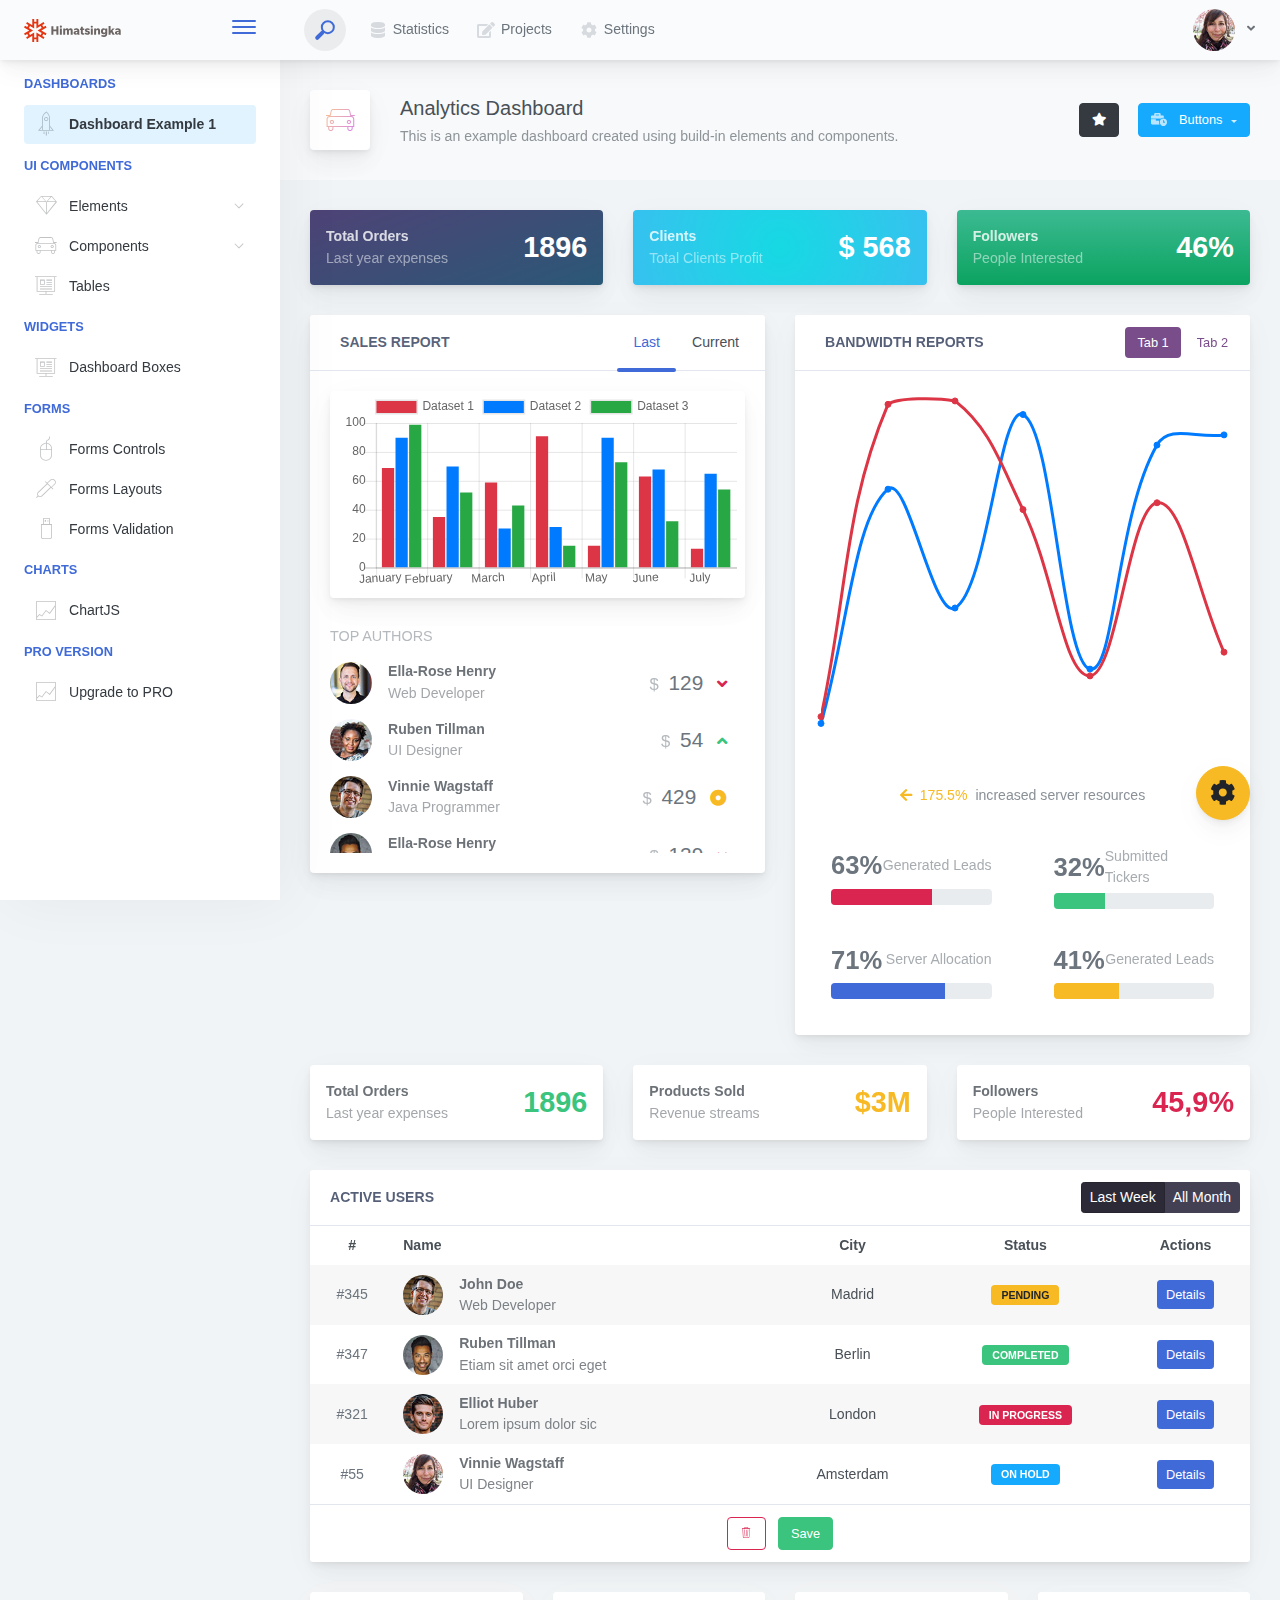
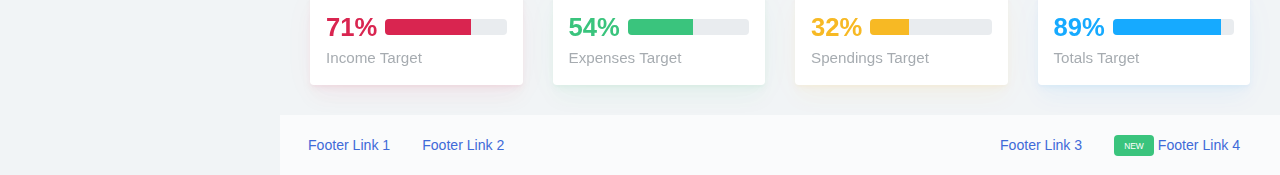
==== ProfileManagementSystem/html/index.html @ 40de9ba1 "html template added" ====
﻿<!doctype html>
<html lang="en">

<head>
    <meta charset="utf-8">
    <meta http-equiv="X-UA-Compatible" content="IE=edge">
    <meta http-equiv="Content-Language" content="en">
    <meta http-equiv="Content-Type" content="text/html; charset=utf-8"/>
    <title>Analytics Dashboard - This is an example dashboard created using build-in elements and components.</title>
    <meta name="viewport" content="width=device-width, initial-scale=1, maximum-scale=1, user-scalable=no, shrink-to-fit=no" />
    <meta name="description" content="This is an example dashboard created using build-in elements and components.">
    <meta name="msapplication-tap-highlight" content="no">
    <!--
    =========================================================
    * ArchitectUI HTML Theme Dashboard - v1.0.0
    =========================================================
    * Product Page: https://dashboardpack.com
    * Copyright 2019 DashboardPack (https://dashboardpack.com)
    * Licensed under MIT (https://github.com/DashboardPack/architectui-html-theme-free/blob/master/LICENSE)
    =========================================================
    * The above copyright notice and this permission notice shall be included in all copies or substantial portions of the Software.
    -->
<link href="./main.css" rel="stylesheet"></head>
<body>
    <div class="app-container app-theme-white body-tabs-shadow fixed-sidebar fixed-header">
        <div class="app-header header-shadow">
            <div class="app-header__logo">
                <div class="logo-src"></div>
                <div class="header__pane ml-auto">
                    <div>
                        <button type="button" class="hamburger close-sidebar-btn hamburger--elastic" data-class="closed-sidebar">
                            <span class="hamburger-box">
                                <span class="hamburger-inner"></span>
                            </span>
                        </button>
                    </div>
                </div>
            </div>
            <div class="app-header__mobile-menu">
                <div>
                    <button type="button" class="hamburger hamburger--elastic mobile-toggle-nav">
                        <span class="hamburger-box">
                            <span class="hamburger-inner"></span>
                        </span>
                    </button>
                </div>
            </div>
            <div class="app-header__menu">
                <span>
                    <button type="button" class="btn-icon btn-icon-only btn btn-primary btn-sm mobile-toggle-header-nav">
                        <span class="btn-icon-wrapper">
                            <i class="fa fa-ellipsis-v fa-w-6"></i>
                        </span>
                    </button>
                </span>
            </div>    <div class="app-header__content">
                <div class="app-header-left">
                    <div class="search-wrapper">
                        <div class="input-holder">
                            <input type="text" class="search-input" placeholder="Type to search">
                            <button class="search-icon"><span></span></button>
                        </div>
                        <button class="close"></button>
                    </div>
                    <ul class="header-menu nav">
                        <li class="nav-item">
                            <a href="javascript:void(0);" class="nav-link">
                                <i class="nav-link-icon fa fa-database"> </i>
                                Statistics
                            </a>
                        </li>
                        <li class="btn-group nav-item">
                            <a href="javascript:void(0);" class="nav-link">
                                <i class="nav-link-icon fa fa-edit"></i>
                                Projects
                            </a>
                        </li>
                        <li class="dropdown nav-item">
                            <a href="javascript:void(0);" class="nav-link">
                                <i class="nav-link-icon fa fa-cog"></i>
                                Settings
                            </a>
                        </li>
                    </ul>        </div>
                <div class="app-header-right">
                    <div class="header-btn-lg pr-0">
                        <div class="widget-content p-0">
                            <div class="widget-content-wrapper">
                                <div class="widget-content-left">
                                    <div class="btn-group">
                                        <a data-toggle="dropdown" aria-haspopup="true" aria-expanded="false" class="p-0 btn">
                                            <img width="42" class="rounded-circle" src="assets/images/avatars/1.jpg" alt="">
                                            <i class="fa fa-angle-down ml-2 opacity-8"></i>
                                        </a>
                                        <div tabindex="-1" role="menu" aria-hidden="true" class="dropdown-menu dropdown-menu-right">
                                            <button type="button" tabindex="0" class="dropdown-item">User Account</button>
                                            <button type="button" tabindex="0" class="dropdown-item">Settings</button>
                                            <h6 tabindex="-1" class="dropdown-header">Header</h6>
                                            <button type="button" tabindex="0" class="dropdown-item">Actions</button>
                                            <div tabindex="-1" class="dropdown-divider"></div>
                                            <button type="button" tabindex="0" class="dropdown-item">Dividers</button>
                                        </div>
                                    </div>
                                </div>
                                <div class="widget-content-left  ml-3 header-user-info">
                                    <div class="widget-heading">
                                        Alina Mclourd
                                    </div>
                                    <div class="widget-subheading">
                                        VP People Manager
                                    </div>
                                </div>
                                <div class="widget-content-right header-user-info ml-3">
                                    <button type="button" class="btn-shadow p-1 btn btn-primary btn-sm show-toastr-example">
                                        <i class="fa text-white fa-calendar pr-1 pl-1"></i>
                                    </button>
                                </div>
                            </div>
                        </div>
                    </div>        </div>
            </div>
        </div>        <div class="ui-theme-settings">
            <button type="button" id="TooltipDemo" class="btn-open-options btn btn-warning">
                <i class="fa fa-cog fa-w-16 fa-spin fa-2x"></i>
            </button>
            <div class="theme-settings__inner">
                <div class="scrollbar-container">
                    <div class="theme-settings__options-wrapper">
                        <h3 class="themeoptions-heading">Layout Options
                        </h3>
                        <div class="p-3">
                            <ul class="list-group">
                                <li class="list-group-item">
                                    <div class="widget-content p-0">
                                        <div class="widget-content-wrapper">
                                            <div class="widget-content-left mr-3">
                                                <div class="switch has-switch switch-container-class" data-class="fixed-header">
                                                    <div class="switch-animate switch-on">
                                                        <input type="checkbox" checked data-toggle="toggle" data-onstyle="success">
                                                    </div>
                                                </div>
                                            </div>
                                            <div class="widget-content-left">
                                                <div class="widget-heading">Fixed Header
                                                </div>
                                                <div class="widget-subheading">Makes the header top fixed, always visible!
                                                </div>
                                            </div>
                                        </div>
                                    </div>
                                </li>
                                <li class="list-group-item">
                                    <div class="widget-content p-0">
                                        <div class="widget-content-wrapper">
                                            <div class="widget-content-left mr-3">
                                                <div class="switch has-switch switch-container-class" data-class="fixed-sidebar">
                                                    <div class="switch-animate switch-on">
                                                        <input type="checkbox" checked data-toggle="toggle" data-onstyle="success">
                                                    </div>
                                                </div>
                                            </div>
                                            <div class="widget-content-left">
                                                <div class="widget-heading">Fixed Sidebar
                                                </div>
                                                <div class="widget-subheading">Makes the sidebar left fixed, always visible!
                                                </div>
                                            </div>
                                        </div>
                                    </div>
                                </li>
                                <li class="list-group-item">
                                    <div class="widget-content p-0">
                                        <div class="widget-content-wrapper">
                                            <div class="widget-content-left mr-3">
                                                <div class="switch has-switch switch-container-class" data-class="fixed-footer">
                                                    <div class="switch-animate switch-off">
                                                        <input type="checkbox" data-toggle="toggle" data-onstyle="success">
                                                    </div>
                                                </div>
                                            </div>
                                            <div class="widget-content-left">
                                                <div class="widget-heading">Fixed Footer
                                                </div>
                                                <div class="widget-subheading">Makes the app footer bottom fixed, always visible!
                                                </div>
                                            </div>
                                        </div>
                                    </div>
                                </li>
                            </ul>
                        </div>
                        <h3 class="themeoptions-heading">
                            <div>
                                Header Options
                            </div>
                            <button type="button" class="btn-pill btn-shadow btn-wide ml-auto btn btn-focus btn-sm switch-header-cs-class" data-class="">
                                Restore Default
                            </button>
                        </h3>
                        <div class="p-3">
                            <ul class="list-group">
                                <li class="list-group-item">
                                    <h5 class="pb-2">Choose Color Scheme
                                    </h5>
                                    <div class="theme-settings-swatches">
                                        <div class="swatch-holder bg-primary switch-header-cs-class" data-class="bg-primary header-text-light">
                                        </div>
                                        <div class="swatch-holder bg-secondary switch-header-cs-class" data-class="bg-secondary header-text-light">
                                        </div>
                                        <div class="swatch-holder bg-success switch-header-cs-class" data-class="bg-success header-text-dark">
                                        </div>
                                        <div class="swatch-holder bg-info switch-header-cs-class" data-class="bg-info header-text-dark">
                                        </div>
                                        <div class="swatch-holder bg-warning switch-header-cs-class" data-class="bg-warning header-text-dark">
                                        </div>
                                        <div class="swatch-holder bg-danger switch-header-cs-class" data-class="bg-danger header-text-light">
                                        </div>
                                        <div class="swatch-holder bg-light switch-header-cs-class" data-class="bg-light header-text-dark">
                                        </div>
                                        <div class="swatch-holder bg-dark switch-header-cs-class" data-class="bg-dark header-text-light">
                                        </div>
                                        <div class="swatch-holder bg-focus switch-header-cs-class" data-class="bg-focus header-text-light">
                                        </div>
                                        <div class="swatch-holder bg-alternate switch-header-cs-class" data-class="bg-alternate header-text-light">
                                        </div>
                                        <div class="divider">
                                        </div>
                                        <div class="swatch-holder bg-vicious-stance switch-header-cs-class" data-class="bg-vicious-stance header-text-light">
                                        </div>
                                        <div class="swatch-holder bg-midnight-bloom switch-header-cs-class" data-class="bg-midnight-bloom header-text-light">
                                        </div>
                                        <div class="swatch-holder bg-night-sky switch-header-cs-class" data-class="bg-night-sky header-text-light">
                                        </div>
                                        <div class="swatch-holder bg-slick-carbon switch-header-cs-class" data-class="bg-slick-carbon header-text-light">
                                        </div>
                                        <div class="swatch-holder bg-asteroid switch-header-cs-class" data-class="bg-asteroid header-text-light">
                                        </div>
                                        <div class="swatch-holder bg-royal switch-header-cs-class" data-class="bg-royal header-text-light">
                                        </div>
                                        <div class="swatch-holder bg-warm-flame switch-header-cs-class" data-class="bg-warm-flame header-text-dark">
                                        </div>
                                        <div class="swatch-holder bg-night-fade switch-header-cs-class" data-class="bg-night-fade header-text-dark">
                                        </div>
                                        <div class="swatch-holder bg-sunny-morning switch-header-cs-class" data-class="bg-sunny-morning header-text-dark">
                                        </div>
                                        <div class="swatch-holder bg-tempting-azure switch-header-cs-class" data-class="bg-tempting-azure header-text-dark">
                                        </div>
                                        <div class="swatch-holder bg-amy-crisp switch-header-cs-class" data-class="bg-amy-crisp header-text-dark">
                                        </div>
                                        <div class="swatch-holder bg-heavy-rain switch-header-cs-class" data-class="bg-heavy-rain header-text-dark">
                                        </div>
                                        <div class="swatch-holder bg-mean-fruit switch-header-cs-class" data-class="bg-mean-fruit header-text-dark">
                                        </div>
                                        <div class="swatch-holder bg-malibu-beach switch-header-cs-class" data-class="bg-malibu-beach header-text-light">
                                        </div>
                                        <div class="swatch-holder bg-deep-blue switch-header-cs-class" data-class="bg-deep-blue header-text-dark">
                                        </div>
                                        <div class="swatch-holder bg-ripe-malin switch-header-cs-class" data-class="bg-ripe-malin header-text-light">
                                        </div>
                                        <div class="swatch-holder bg-arielle-smile switch-header-cs-class" data-class="bg-arielle-smile header-text-light">
                                        </div>
                                        <div class="swatch-holder bg-plum-plate switch-header-cs-class" data-class="bg-plum-plate header-text-light">
                                        </div>
                                        <div class="swatch-holder bg-happy-fisher switch-header-cs-class" data-class="bg-happy-fisher header-text-dark">
                                        </div>
                                        <div class="swatch-holder bg-happy-itmeo switch-header-cs-class" data-class="bg-happy-itmeo header-text-light">
                                        </div>
                                        <div class="swatch-holder bg-mixed-hopes switch-header-cs-class" data-class="bg-mixed-hopes header-text-light">
                                        </div>
                                        <div class="swatch-holder bg-strong-bliss switch-header-cs-class" data-class="bg-strong-bliss header-text-light">
                                        </div>
                                        <div class="swatch-holder bg-grow-early switch-header-cs-class" data-class="bg-grow-early header-text-light">
                                        </div>
                                        <div class="swatch-holder bg-love-kiss switch-header-cs-class" data-class="bg-love-kiss header-text-light">
                                        </div>
                                        <div class="swatch-holder bg-premium-dark switch-header-cs-class" data-class="bg-premium-dark header-text-light">
                                        </div>
                                        <div class="swatch-holder bg-happy-green switch-header-cs-class" data-class="bg-happy-green header-text-light">
                                        </div>
                                    </div>
                                </li>
                            </ul>
                        </div>
                        <h3 class="themeoptions-heading">
                            <div>Sidebar Options</div>
                            <button type="button" class="btn-pill btn-shadow btn-wide ml-auto btn btn-focus btn-sm switch-sidebar-cs-class" data-class="">
                                Restore Default
                            </button>
                        </h3>
                        <div class="p-3">
                            <ul class="list-group">
                                <li class="list-group-item">
                                    <h5 class="pb-2">Choose Color Scheme
                                    </h5>
                                    <div class="theme-settings-swatches">
                                        <div class="swatch-holder bg-primary switch-sidebar-cs-class" data-class="bg-primary sidebar-text-light">
                                        </div>
                                        <div class="swatch-holder bg-secondary switch-sidebar-cs-class" data-class="bg-secondary sidebar-text-light">
                                        </div>
                                        <div class="swatch-holder bg-success switch-sidebar-cs-class" data-class="bg-success sidebar-text-dark">
                                        </div>
                                        <div class="swatch-holder bg-info switch-sidebar-cs-class" data-class="bg-info sidebar-text-dark">
                                        </div>
                                        <div class="swatch-holder bg-warning switch-sidebar-cs-class" data-class="bg-warning sidebar-text-dark">
                                        </div>
                                        <div class="swatch-holder bg-danger switch-sidebar-cs-class" data-class="bg-danger sidebar-text-light">
                                        </div>
                                        <div class="swatch-holder bg-light switch-sidebar-cs-class" data-class="bg-light sidebar-text-dark">
                                        </div>
                                        <div class="swatch-holder bg-dark switch-sidebar-cs-class" data-class="bg-dark sidebar-text-light">
                                        </div>
                                        <div class="swatch-holder bg-focus switch-sidebar-cs-class" data-class="bg-focus sidebar-text-light">
                                        </div>
                                        <div class="swatch-holder bg-alternate switch-sidebar-cs-class" data-class="bg-alternate sidebar-text-light">
                                        </div>
                                        <div class="divider">
                                        </div>
                                        <div class="swatch-holder bg-vicious-stance switch-sidebar-cs-class" data-class="bg-vicious-stance sidebar-text-light">
                                        </div>
                                        <div class="swatch-holder bg-midnight-bloom switch-sidebar-cs-class" data-class="bg-midnight-bloom sidebar-text-light">
                                        </div>
                                        <div class="swatch-holder bg-night-sky switch-sidebar-cs-class" data-class="bg-night-sky sidebar-text-light">
                                        </div>
                                        <div class="swatch-holder bg-slick-carbon switch-sidebar-cs-class" data-class="bg-slick-carbon sidebar-text-light">
                                        </div>
                                        <div class="swatch-holder bg-asteroid switch-sidebar-cs-class" data-class="bg-asteroid sidebar-text-light">
                                        </div>
                                        <div class="swatch-holder bg-royal switch-sidebar-cs-class" data-class="bg-royal sidebar-text-light">
                                        </div>
                                        <div class="swatch-holder bg-warm-flame switch-sidebar-cs-class" data-class="bg-warm-flame sidebar-text-dark">
                                        </div>
                                        <div class="swatch-holder bg-night-fade switch-sidebar-cs-class" data-class="bg-night-fade sidebar-text-dark">
                                        </div>
                                        <div class="swatch-holder bg-sunny-morning switch-sidebar-cs-class" data-class="bg-sunny-morning sidebar-text-dark">
                                        </div>
                                        <div class="swatch-holder bg-tempting-azure switch-sidebar-cs-class" data-class="bg-tempting-azure sidebar-text-dark">
                                        </div>
                                        <div class="swatch-holder bg-amy-crisp switch-sidebar-cs-class" data-class="bg-amy-crisp sidebar-text-dark">
                                        </div>
                                        <div class="swatch-holder bg-heavy-rain switch-sidebar-cs-class" data-class="bg-heavy-rain sidebar-text-dark">
                                        </div>
                                        <div class="swatch-holder bg-mean-fruit switch-sidebar-cs-class" data-class="bg-mean-fruit sidebar-text-dark">
                                        </div>
                                        <div class="swatch-holder bg-malibu-beach switch-sidebar-cs-class" data-class="bg-malibu-beach sidebar-text-light">
                                        </div>
                                        <div class="swatch-holder bg-deep-blue switch-sidebar-cs-class" data-class="bg-deep-blue sidebar-text-dark">
                                        </div>
                                        <div class="swatch-holder bg-ripe-malin switch-sidebar-cs-class" data-class="bg-ripe-malin sidebar-text-light">
                                        </div>
                                        <div class="swatch-holder bg-arielle-smile switch-sidebar-cs-class" data-class="bg-arielle-smile sidebar-text-light">
                                        </div>
                                        <div class="swatch-holder bg-plum-plate switch-sidebar-cs-class" data-class="bg-plum-plate sidebar-text-light">
                                        </div>
                                        <div class="swatch-holder bg-happy-fisher switch-sidebar-cs-class" data-class="bg-happy-fisher sidebar-text-dark">
                                        </div>
                                        <div class="swatch-holder bg-happy-itmeo switch-sidebar-cs-class" data-class="bg-happy-itmeo sidebar-text-light">
                                        </div>
                                        <div class="swatch-holder bg-mixed-hopes switch-sidebar-cs-class" data-class="bg-mixed-hopes sidebar-text-light">
                                        </div>
                                        <div class="swatch-holder bg-strong-bliss switch-sidebar-cs-class" data-class="bg-strong-bliss sidebar-text-light">
                                        </div>
                                        <div class="swatch-holder bg-grow-early switch-sidebar-cs-class" data-class="bg-grow-early sidebar-text-light">
                                        </div>
                                        <div class="swatch-holder bg-love-kiss switch-sidebar-cs-class" data-class="bg-love-kiss sidebar-text-light">
                                        </div>
                                        <div class="swatch-holder bg-premium-dark switch-sidebar-cs-class" data-class="bg-premium-dark sidebar-text-light">
                                        </div>
                                        <div class="swatch-holder bg-happy-green switch-sidebar-cs-class" data-class="bg-happy-green sidebar-text-light">
                                        </div>
                                    </div>
                                </li>
                            </ul>
                        </div>
                        <h3 class="themeoptions-heading">
                            <div>Main Content Options</div>
                            <button type="button" class="btn-pill btn-shadow btn-wide ml-auto active btn btn-focus btn-sm">Restore Default
                            </button>
                        </h3>
                        <div class="p-3">
                            <ul class="list-group">
                                <li class="list-group-item">
                                    <h5 class="pb-2">Page Section Tabs
                                    </h5>
                                    <div class="theme-settings-swatches">
                                        <div role="group" class="mt-2 btn-group">
                                            <button type="button" class="btn-wide btn-shadow btn-primary btn btn-secondary switch-theme-class" data-class="body-tabs-line">
                                                Line
                                            </button>
                                            <button type="button" class="btn-wide btn-shadow btn-primary active btn btn-secondary switch-theme-class" data-class="body-tabs-shadow">
                                                Shadow
                                            </button>
                                        </div>
                                    </div>
                                </li>
                            </ul>
                        </div>
                    </div>
                </div>
            </div>
        </div>        <div class="app-main">
                <div class="app-sidebar sidebar-shadow">
                    <div class="app-header__logo">
                        <div class="logo-src"></div>
                        <div class="header__pane ml-auto">
                            <div>
                                <button type="button" class="hamburger close-sidebar-btn hamburger--elastic" data-class="closed-sidebar">
                                    <span class="hamburger-box">
                                        <span class="hamburger-inner"></span>
                                    </span>
                                </button>
                            </div>
                        </div>
                    </div>
                    <div class="app-header__mobile-menu">
                        <div>
                            <button type="button" class="hamburger hamburger--elastic mobile-toggle-nav">
                                <span class="hamburger-box">
                                    <span class="hamburger-inner"></span>
                                </span>
                            </button>
                        </div>
                    </div>
                    <div class="app-header__menu">
                        <span>
                            <button type="button" class="btn-icon btn-icon-only btn btn-primary btn-sm mobile-toggle-header-nav">
                                <span class="btn-icon-wrapper">
                                    <i class="fa fa-ellipsis-v fa-w-6"></i>
                                </span>
                            </button>
                        </span>
                    </div>    <div class="scrollbar-sidebar">
                        <div class="app-sidebar__inner">
                            <ul class="vertical-nav-menu">
                                <li class="app-sidebar__heading">Dashboards</li>
                                <li>
                                    <a href="index.html" class="mm-active">
                                        <i class="metismenu-icon pe-7s-rocket"></i>
                                        Dashboard Example 1
                                    </a>
                                </li>
                                <li class="app-sidebar__heading">UI Components</li>
                                <li
                                    
                                    
                                    
                                    
                                    
                                    
                                    
                                    
                                >
                                    <a href="#">
                                        <i class="metismenu-icon pe-7s-diamond"></i>
                                        Elements
                                        <i class="metismenu-state-icon pe-7s-angle-down caret-left"></i>
                                    </a>
                                    <ul
                                        
                                        
                                        
                                        
                                        
                                        
                                        
                                        
                                    >
                                        <li>
                                            <a href="elements-buttons-standard.html">
                                                <i class="metismenu-icon"></i>
                                                Buttons
                                            </a>
                                        </li>
                                        <li>
                                            <a href="elements-dropdowns.html">
                                                <i class="metismenu-icon">
                                                </i>Dropdowns
                                            </a>
                                        </li>
                                        <li>
                                            <a href="elements-icons.html">
                                                <i class="metismenu-icon">
                                                </i>Icons
                                            </a>
                                        </li>
                                        <li>
                                            <a href="elements-badges-labels.html">
                                                <i class="metismenu-icon">
                                                </i>Badges
                                            </a>
                                        </li>
                                        <li>
                                            <a href="elements-cards.html">
                                                <i class="metismenu-icon">
                                                </i>Cards
                                            </a>
                                        </li>
                                        <li>
                                            <a href="elements-list-group.html">
                                                <i class="metismenu-icon">
                                                </i>List Groups
                                            </a>
                                        </li>
                                        <li>
                                            <a href="elements-navigation.html">
                                                <i class="metismenu-icon">
                                                </i>Navigation Menus
                                            </a>
                                        </li>
                                        <li>
                                            <a href="elements-utilities.html">
                                                <i class="metismenu-icon">
                                                </i>Utilities
                                            </a>
                                        </li>
                                    </ul>
                                </li>
                                <li
                                    
                                    
                                    
                                    
                                    
                                    
                                    
                                    
                                    
                                    
                                    
                                >
                                    <a href="#">
                                        <i class="metismenu-icon pe-7s-car"></i>
                                        Components
                                        <i class="metismenu-state-icon pe-7s-angle-down caret-left"></i>
                                    </a>
                                    <ul
                                        
                                        
                                        
                                        
                                        
                                        
                                        
                                        
                                        
                                        
                                        
                                    >
                                        <li>
                                            <a href="components-tabs.html">
                                                <i class="metismenu-icon">
                                                </i>Tabs
                                            </a>
                                        </li>
                                        <li>
                                            <a href="components-accordions.html">
                                                <i class="metismenu-icon">
                                                </i>Accordions
                                            </a>
                                        </li>
                                        <li>
                                            <a href="components-notifications.html">
                                                <i class="metismenu-icon">
                                                </i>Notifications
                                            </a>
                                        </li>
                                        <li>
                                            <a href="components-modals.html">
                                                <i class="metismenu-icon">
                                                </i>Modals
                                            </a>
                                        </li>
                                        <li>
                                            <a href="components-progress-bar.html">
                                                <i class="metismenu-icon">
                                                </i>Progress Bar
                                            </a>
                                        </li>
                                        <li>
                                            <a href="components-tooltips-popovers.html">
                                                <i class="metismenu-icon">
                                                </i>Tooltips &amp; Popovers
                                            </a>
                                        </li>
                                        <li>
                                            <a href="components-carousel.html">
                                                <i class="metismenu-icon">
                                                </i>Carousel
                                            </a>
                                        </li>
                                        <li>
                                            <a href="components-calendar.html">
                                                <i class="metismenu-icon">
                                                </i>Calendar
                                            </a>
                                        </li>
                                        <li>
                                            <a href="components-pagination.html">
                                                <i class="metismenu-icon">
                                                </i>Pagination
                                            </a>
                                        </li>
                                        <li>
                                            <a href="components-scrollable-elements.html">
                                                <i class="metismenu-icon">
                                                </i>Scrollable
                                            </a>
                                        </li>
                                        <li>
                                            <a href="components-maps.html">
                                                <i class="metismenu-icon">
                                                </i>Maps
                                            </a>
                                        </li>
                                    </ul>
                                </li>
                                <li  >
                                    <a href="tables-regular.html">
                                        <i class="metismenu-icon pe-7s-display2"></i>
                                        Tables
                                    </a>
                                </li>
                                <li class="app-sidebar__heading">Widgets</li>
                                <li>
                                    <a href="dashboard-boxes.html">
                                        <i class="metismenu-icon pe-7s-display2"></i>
                                        Dashboard Boxes
                                    </a>
                                </li>
                                <li class="app-sidebar__heading">Forms</li>
                                <li>
                                    <a href="forms-controls.html">
                                        <i class="metismenu-icon pe-7s-mouse">
                                        </i>Forms Controls
                                    </a>
                                </li>
                                <li>
                                    <a href="forms-layouts.html">
                                        <i class="metismenu-icon pe-7s-eyedropper">
                                        </i>Forms Layouts
                                    </a>
                                </li>
                                <li>
                                    <a href="forms-validation.html">
                                        <i class="metismenu-icon pe-7s-pendrive">
                                        </i>Forms Validation
                                    </a>
                                </li>
                                <li class="app-sidebar__heading">Charts</li>
                                <li>
                                    <a href="charts-chartjs.html">
                                        <i class="metismenu-icon pe-7s-graph2">
                                        </i>ChartJS
                                    </a>
                                </li>
                                <li class="app-sidebar__heading">PRO Version</li>
                                <li>
                                    <a href="https://dashboardpack.com/theme-details/architectui-dashboard-html-pro/" target="_blank">
                                        <i class="metismenu-icon pe-7s-graph2">
                                        </i>
                                        Upgrade to PRO
                                    </a>
                                </li>
                            </ul>
                        </div>
                    </div>
                </div>    <div class="app-main__outer">
                    <div class="app-main__inner">
                        <div class="app-page-title">
                            <div class="page-title-wrapper">
                                <div class="page-title-heading">
                                    <div class="page-title-icon">
                                        <i class="pe-7s-car icon-gradient bg-mean-fruit">
                                        </i>
                                    </div>
                                    <div>Analytics Dashboard
                                        <div class="page-title-subheading">This is an example dashboard created using build-in elements and components.
                                        </div>
                                    </div>
                                </div>
                                <div class="page-title-actions">
                                    <button type="button" data-toggle="tooltip" title="Example Tooltip" data-placement="bottom" class="btn-shadow mr-3 btn btn-dark">
                                        <i class="fa fa-star"></i>
                                    </button>
                                    <div class="d-inline-block dropdown">
                                        <button type="button" data-toggle="dropdown" aria-haspopup="true" aria-expanded="false" class="btn-shadow dropdown-toggle btn btn-info">
                                            <span class="btn-icon-wrapper pr-2 opacity-7">
                                                <i class="fa fa-business-time fa-w-20"></i>
                                            </span>
                                            Buttons
                                        </button>
                                        <div tabindex="-1" role="menu" aria-hidden="true" class="dropdown-menu dropdown-menu-right">
                                            <ul class="nav flex-column">
                                                <li class="nav-item">
                                                    <a href="javascript:void(0);" class="nav-link">
                                                        <i class="nav-link-icon lnr-inbox"></i>
                                                        <span>
                                                            Inbox
                                                        </span>
                                                        <div class="ml-auto badge badge-pill badge-secondary">86</div>
                                                    </a>
                                                </li>
                                                <li class="nav-item">
                                                    <a href="javascript:void(0);" class="nav-link">
                                                        <i class="nav-link-icon lnr-book"></i>
                                                        <span>
                                                            Book
                                                        </span>
                                                        <div class="ml-auto badge badge-pill badge-danger">5</div>
                                                    </a>
                                                </li>
                                                <li class="nav-item">
                                                    <a href="javascript:void(0);" class="nav-link">
                                                        <i class="nav-link-icon lnr-picture"></i>
                                                        <span>
                                                            Picture
                                                        </span>
                                                    </a>
                                                </li>
                                                <li class="nav-item">
                                                    <a disabled href="javascript:void(0);" class="nav-link disabled">
                                                        <i class="nav-link-icon lnr-file-empty"></i>
                                                        <span>
                                                            File Disabled
                                                        </span>
                                                    </a>
                                                </li>
                                            </ul>
                                        </div>
                                    </div>
                                </div>    </div>
                        </div>            <div class="row">
                            <div class="col-md-6 col-xl-4">
                                <div class="card mb-3 widget-content bg-midnight-bloom">
                                    <div class="widget-content-wrapper text-white">
                                        <div class="widget-content-left">
                                            <div class="widget-heading">Total Orders</div>
                                            <div class="widget-subheading">Last year expenses</div>
                                        </div>
                                        <div class="widget-content-right">
                                            <div class="widget-numbers text-white"><span>1896</span></div>
                                        </div>
                                    </div>
                                </div>
                            </div>
                            <div class="col-md-6 col-xl-4">
                                <div class="card mb-3 widget-content bg-arielle-smile">
                                    <div class="widget-content-wrapper text-white">
                                        <div class="widget-content-left">
                                            <div class="widget-heading">Clients</div>
                                            <div class="widget-subheading">Total Clients Profit</div>
                                        </div>
                                        <div class="widget-content-right">
                                            <div class="widget-numbers text-white"><span>$ 568</span></div>
                                        </div>
                                    </div>
                                </div>
                            </div>
                            <div class="col-md-6 col-xl-4">
                                <div class="card mb-3 widget-content bg-grow-early">
                                    <div class="widget-content-wrapper text-white">
                                        <div class="widget-content-left">
                                            <div class="widget-heading">Followers</div>
                                            <div class="widget-subheading">People Interested</div>
                                        </div>
                                        <div class="widget-content-right">
                                            <div class="widget-numbers text-white"><span>46%</span></div>
                                        </div>
                                    </div>
                                </div>
                            </div>
                            <div class="d-xl-none d-lg-block col-md-6 col-xl-4">
                                <div class="card mb-3 widget-content bg-premium-dark">
                                    <div class="widget-content-wrapper text-white">
                                        <div class="widget-content-left">
                                            <div class="widget-heading">Products Sold</div>
                                            <div class="widget-subheading">Revenue streams</div>
                                        </div>
                                        <div class="widget-content-right">
                                            <div class="widget-numbers text-warning"><span>$14M</span></div>
                                        </div>
                                    </div>
                                </div>
                            </div>
                        </div>
                        <div class="row">
                            <div class="col-md-12 col-lg-6">
                                <div class="mb-3 card">
                                    <div class="card-header-tab card-header-tab-animation card-header">
                                        <div class="card-header-title">
                                            <i class="header-icon lnr-apartment icon-gradient bg-love-kiss"> </i>
                                            Sales Report
                                        </div>
                                        <ul class="nav">
                                            <li class="nav-item"><a href="javascript:void(0);" class="active nav-link">Last</a></li>
                                            <li class="nav-item"><a href="javascript:void(0);" class="nav-link second-tab-toggle">Current</a></li>
                                        </ul>
                                    </div>
                                    <div class="card-body">
                                        <div class="tab-content">
                                            <div class="tab-pane fade show active" id="tabs-eg-77">
                                                <div class="card mb-3 widget-chart widget-chart2 text-left w-100">
                                                    <div class="widget-chat-wrapper-outer">
                                                        <div class="widget-chart-wrapper widget-chart-wrapper-lg opacity-10 m-0">
                                                            <canvas id="canvas"></canvas>
                                                        </div>
                                                    </div>
                                                </div>
                                                <h6 class="text-muted text-uppercase font-size-md opacity-5 font-weight-normal">Top Authors</h6>
                                                <div class="scroll-area-sm">
                                                    <div class="scrollbar-container">
                                                        <ul class="rm-list-borders rm-list-borders-scroll list-group list-group-flush">
                                                            <li class="list-group-item">
                                                                <div class="widget-content p-0">
                                                                    <div class="widget-content-wrapper">
                                                                        <div class="widget-content-left mr-3">
                                                                            <img width="42" class="rounded-circle" src="assets/images/avatars/9.jpg" alt="">
                                                                        </div>
                                                                        <div class="widget-content-left">
                                                                            <div class="widget-heading">Ella-Rose Henry</div>
                                                                            <div class="widget-subheading">Web Developer</div>
                                                                        </div>
                                                                        <div class="widget-content-right">
                                                                            <div class="font-size-xlg text-muted">
                                                                                <small class="opacity-5 pr-1">$</small>
                                                                                <span>129</span>
                                                                                <small class="text-danger pl-2">
                                                                                    <i class="fa fa-angle-down"></i>
                                                                                </small>
                                                                            </div>
                                                                        </div>
                                                                    </div>
                                                                </div>
                                                            </li>
                                                            <li class="list-group-item">
                                                                <div class="widget-content p-0">
                                                                    <div class="widget-content-wrapper">
                                                                        <div class="widget-content-left mr-3">
                                                                            <img width="42" class="rounded-circle" src="assets/images/avatars/5.jpg" alt="">
                                                                        </div>
                                                                        <div class="widget-content-left">
                                                                            <div class="widget-heading">Ruben Tillman</div>
                                                                            <div class="widget-subheading">UI Designer</div>
                                                                        </div>
                                                                        <div class="widget-content-right">
                                                                            <div class="font-size-xlg text-muted">
                                                                                <small class="opacity-5 pr-1">$</small>
                                                                                <span>54</span>
                                                                                <small class="text-success pl-2">
                                                                                    <i class="fa fa-angle-up"></i>
                                                                                </small>
                                                                            </div>
                                                                        </div>
                                                                    </div>
                                                                </div>
                                                            </li>
                                                            <li class="list-group-item">
                                                                <div class="widget-content p-0">
                                                                    <div class="widget-content-wrapper">
                                                                        <div class="widget-content-left mr-3">
                                                                            <img width="42" class="rounded-circle" src="assets/images/avatars/4.jpg" alt="">
                                                                        </div>
                                                                        <div class="widget-content-left">
                                                                            <div class="widget-heading">Vinnie Wagstaff</div>
                                                                            <div class="widget-subheading">Java Programmer</div>
                                                                        </div>
                                                                        <div class="widget-content-right">
                                                                            <div class="font-size-xlg text-muted">
                                                                                <small class="opacity-5 pr-1">$</small>
                                                                                <span>429</span>
                                                                                <small class="text-warning pl-2">
                                                                                    <i class="fa fa-dot-circle"></i>
                                                                                </small>
                                                                            </div>
                                                                        </div>
                                                                    </div>
                                                                </div>
                                                            </li>
                                                            <li class="list-group-item">
                                                                <div class="widget-content p-0">
                                                                    <div class="widget-content-wrapper">
                                                                        <div class="widget-content-left mr-3">
                                                                            <img width="42" class="rounded-circle" src="assets/images/avatars/3.jpg" alt="">
                                                                        </div>
                                                                        <div class="widget-content-left">
                                                                            <div class="widget-heading">Ella-Rose Henry</div>
                                                                            <div class="widget-subheading">Web Developer</div>
                                                                        </div>
                                                                        <div class="widget-content-right">
                                                                            <div class="font-size-xlg text-muted">
                                                                                <small class="opacity-5 pr-1">$</small>
                                                                                <span>129</span>
                                                                                <small class="text-danger pl-2">
                                                                                    <i class="fa fa-angle-down"></i>
                                                                                </small>
                                                                            </div>
                                                                        </div>
                                                                    </div>
                                                                </div>
                                                            </li>
                                                            <li class="list-group-item">
                                                                <div class="widget-content p-0">
                                                                    <div class="widget-content-wrapper">
                                                                        <div class="widget-content-left mr-3">
                                                                            <img width="42" class="rounded-circle" src="assets/images/avatars/2.jpg" alt="">
                                                                        </div>
                                                                        <div class="widget-content-left">
                                                                            <div class="widget-heading">Ruben Tillman</div>
                                                                            <div class="widget-subheading">UI Designer</div>
                                                                        </div>
                                                                        <div class="widget-content-right">
                                                                            <div class="font-size-xlg text-muted">
                                                                                <small class="opacity-5 pr-1">$</small>
                                                                                <span>54</span>
                                                                                <small class="text-success pl-2">
                                                                                    <i class="fa fa-angle-up"></i>
                                                                                </small>
                                                                            </div>
                                                                        </div>
                                                                    </div>
                                                                </div>
                                                            </li>
                                                        </ul>
                                                    </div>
                                                </div>
                                            </div>
                                        </div>
                                    </div>
                                </div>
                            </div>
                            <div class="col-md-12 col-lg-6">
                                <div class="mb-3 card">
                                    <div class="card-header-tab card-header">
                                        <div class="card-header-title">
                                            <i class="header-icon lnr-rocket icon-gradient bg-tempting-azure"> </i>
                                            Bandwidth Reports
                                        </div>
                                        <div class="btn-actions-pane-right">
                                            <div class="nav">
                                                <a href="javascript:void(0);" class="border-0 btn-pill btn-wide btn-transition active btn btn-outline-alternate">Tab 1</a>
                                                <a href="javascript:void(0);" class="ml-1 btn-pill btn-wide border-0 btn-transition  btn btn-outline-alternate second-tab-toggle-alt">Tab 2</a>
                                            </div>
                                        </div>
                                    </div>
                                    <div class="tab-content">
                                        <div class="tab-pane fade active show" id="tab-eg-55">
                                            <div class="widget-chart p-3">
                                                <div style="height: 350px">
                                                    <canvas id="line-chart"></canvas>
                                                </div>
                                                <div class="widget-chart-content text-center mt-5">
                                                    <div class="widget-description mt-0 text-warning">
                                                        <i class="fa fa-arrow-left"></i>
                                                        <span class="pl-1">175.5%</span>
                                                        <span class="text-muted opacity-8 pl-1">increased server resources</span>
                                                    </div>
                                                </div>
                                            </div>
                                            <div class="pt-2 card-body">
                                                <div class="row">
                                                    <div class="col-md-6">
                                                        <div class="widget-content">
                                                            <div class="widget-content-outer">
                                                                <div class="widget-content-wrapper">
                                                                    <div class="widget-content-left">
                                                                        <div class="widget-numbers fsize-3 text-muted">63%</div>
                                                                    </div>
                                                                    <div class="widget-content-right">
                                                                        <div class="text-muted opacity-6">Generated Leads</div>
                                                                    </div>
                                                                </div>
                                                                <div class="widget-progress-wrapper mt-1">
                                                                    <div class="progress-bar-sm progress-bar-animated-alt progress">
                                                                        <div class="progress-bar bg-danger" role="progressbar" aria-valuenow="63" aria-valuemin="0" aria-valuemax="100" style="width: 63%;"></div>
                                                                    </div>
                                                                </div>
                                                            </div>
                                                        </div>
                                                    </div>
                                                    <div class="col-md-6">
                                                        <div class="widget-content">
                                                            <div class="widget-content-outer">
                                                                <div class="widget-content-wrapper">
                                                                    <div class="widget-content-left">
                                                                        <div class="widget-numbers fsize-3 text-muted">32%</div>
                                                                    </div>
                                                                    <div class="widget-content-right">
                                                                        <div class="text-muted opacity-6">Submitted Tickers</div>
                                                                    </div>
                                                                </div>
                                                                <div class="widget-progress-wrapper mt-1">
                                                                    <div class="progress-bar-sm progress-bar-animated-alt progress">
                                                                        <div class="progress-bar bg-success" role="progressbar" aria-valuenow="32" aria-valuemin="0" aria-valuemax="100" style="width: 32%;"></div>
                                                                    </div>
                                                                </div>
                                                            </div>
                                                        </div>
                                                    </div>
                                                    <div class="col-md-6">
                                                        <div class="widget-content">
                                                            <div class="widget-content-outer">
                                                                <div class="widget-content-wrapper">
                                                                    <div class="widget-content-left">
                                                                        <div class="widget-numbers fsize-3 text-muted">71%</div>
                                                                    </div>
                                                                    <div class="widget-content-right">
                                                                        <div class="text-muted opacity-6">Server Allocation</div>
                                                                    </div>
                                                                </div>
                                                                <div class="widget-progress-wrapper mt-1">
                                                                    <div class="progress-bar-sm progress-bar-animated-alt progress">
                                                                        <div class="progress-bar bg-primary" role="progressbar" aria-valuenow="71" aria-valuemin="0" aria-valuemax="100" style="width: 71%;"></div>
                                                                    </div>
                                                                </div>
                                                            </div>
                                                        </div>
                                                    </div>
                                                    <div class="col-md-6">
                                                        <div class="widget-content">
                                                            <div class="widget-content-outer">
                                                                <div class="widget-content-wrapper">
                                                                    <div class="widget-content-left">
                                                                        <div class="widget-numbers fsize-3 text-muted">41%</div>
                                                                    </div>
                                                                    <div class="widget-content-right">
                                                                        <div class="text-muted opacity-6">Generated Leads</div>
                                                                    </div>
                                                                </div>
                                                                <div class="widget-progress-wrapper mt-1">
                                                                    <div class="progress-bar-sm progress-bar-animated-alt progress">
                                                                        <div class="progress-bar bg-warning" role="progressbar" aria-valuenow="41" aria-valuemin="0" aria-valuemax="100" style="width: 41%;"></div>
                                                                    </div>
                                                                </div>
                                                            </div>
                                                        </div>
                                                    </div>
                                                </div>
                                            </div>
                                        </div>
                                    </div>
                                </div>
                            </div>
                        </div>
                        <div class="row">
                            <div class="col-md-6 col-xl-4">
                                <div class="card mb-3 widget-content">
                                    <div class="widget-content-outer">
                                        <div class="widget-content-wrapper">
                                            <div class="widget-content-left">
                                                <div class="widget-heading">Total Orders</div>
                                                <div class="widget-subheading">Last year expenses</div>
                                            </div>
                                            <div class="widget-content-right">
                                                <div class="widget-numbers text-success">1896</div>
                                            </div>
                                        </div>
                                    </div>
                                </div>
                            </div>
                            <div class="col-md-6 col-xl-4">
                                <div class="card mb-3 widget-content">
                                    <div class="widget-content-outer">
                                        <div class="widget-content-wrapper">
                                            <div class="widget-content-left">
                                                <div class="widget-heading">Products Sold</div>
                                                <div class="widget-subheading">Revenue streams</div>
                                            </div>
                                            <div class="widget-content-right">
                                                <div class="widget-numbers text-warning">$3M</div>
                                            </div>
                                        </div>
                                    </div>
                                </div>
                            </div>
                            <div class="col-md-6 col-xl-4">
                                <div class="card mb-3 widget-content">
                                    <div class="widget-content-outer">
                                        <div class="widget-content-wrapper">
                                            <div class="widget-content-left">
                                                <div class="widget-heading">Followers</div>
                                                <div class="widget-subheading">People Interested</div>
                                            </div>
                                            <div class="widget-content-right">
                                                <div class="widget-numbers text-danger">45,9%</div>
                                            </div>
                                        </div>
                                    </div>
                                </div>
                            </div>
                            <div class="d-xl-none d-lg-block col-md-6 col-xl-4">
                                <div class="card mb-3 widget-content">
                                    <div class="widget-content-outer">
                                        <div class="widget-content-wrapper">
                                            <div class="widget-content-left">
                                                <div class="widget-heading">Income</div>
                                                <div class="widget-subheading">Expected totals</div>
                                            </div>
                                            <div class="widget-content-right">
                                                <div class="widget-numbers text-focus">$147</div>
                                            </div>
                                        </div>
                                        <div class="widget-progress-wrapper">
                                            <div class="progress-bar-sm progress-bar-animated-alt progress">
                                                <div class="progress-bar bg-info" role="progressbar" aria-valuenow="54" aria-valuemin="0" aria-valuemax="100" style="width: 54%;"></div>
                                            </div>
                                            <div class="progress-sub-label">
                                                <div class="sub-label-left">Expenses</div>
                                                <div class="sub-label-right">100%</div>
                                            </div>
                                        </div>
                                    </div>
                                </div>
                            </div>
                        </div>
                        <div class="row">
                            <div class="col-md-12">
                                <div class="main-card mb-3 card">
                                    <div class="card-header">Active Users
                                        <div class="btn-actions-pane-right">
                                            <div role="group" class="btn-group-sm btn-group">
                                                <button class="active btn btn-focus">Last Week</button>
                                                <button class="btn btn-focus">All Month</button>
                                            </div>
                                        </div>
                                    </div>
                                    <div class="table-responsive">
                                        <table class="align-middle mb-0 table table-borderless table-striped table-hover">
                                            <thead>
                                            <tr>
                                                <th class="text-center">#</th>
                                                <th>Name</th>
                                                <th class="text-center">City</th>
                                                <th class="text-center">Status</th>
                                                <th class="text-center">Actions</th>
                                            </tr>
                                            </thead>
                                            <tbody>
                                            <tr>
                                                <td class="text-center text-muted">#345</td>
                                                <td>
                                                    <div class="widget-content p-0">
                                                        <div class="widget-content-wrapper">
                                                            <div class="widget-content-left mr-3">
                                                                <div class="widget-content-left">
                                                                    <img width="40" class="rounded-circle" src="assets/images/avatars/4.jpg" alt="">
                                                                </div>
                                                            </div>
                                                            <div class="widget-content-left flex2">
                                                                <div class="widget-heading">John Doe</div>
                                                                <div class="widget-subheading opacity-7">Web Developer</div>
                                                            </div>
                                                        </div>
                                                    </div>
                                                </td>
                                                <td class="text-center">Madrid</td>
                                                <td class="text-center">
                                                    <div class="badge badge-warning">Pending</div>
                                                </td>
                                                <td class="text-center">
                                                    <button type="button" id="PopoverCustomT-1" class="btn btn-primary btn-sm">Details</button>
                                                </td>
                                            </tr>
                                            <tr>
                                                <td class="text-center text-muted">#347</td>
                                                <td>
                                                    <div class="widget-content p-0">
                                                        <div class="widget-content-wrapper">
                                                            <div class="widget-content-left mr-3">
                                                                <div class="widget-content-left">
                                                                    <img width="40" class="rounded-circle" src="assets/images/avatars/3.jpg" alt="">
                                                                </div>
                                                            </div>
                                                            <div class="widget-content-left flex2">
                                                                <div class="widget-heading">Ruben Tillman</div>
                                                                <div class="widget-subheading opacity-7">Etiam sit amet orci eget</div>
                                                            </div>
                                                        </div>
                                                    </div>
                                                </td>
                                                <td class="text-center">Berlin</td>
                                                <td class="text-center">
                                                    <div class="badge badge-success">Completed</div>
                                                </td>
                                                <td class="text-center">
                                                    <button type="button" id="PopoverCustomT-2" class="btn btn-primary btn-sm">Details</button>
                                                </td>
                                            </tr>
                                            <tr>
                                                <td class="text-center text-muted">#321</td>
                                                <td>
                                                    <div class="widget-content p-0">
                                                        <div class="widget-content-wrapper">
                                                            <div class="widget-content-left mr-3">
                                                                <div class="widget-content-left">
                                                                    <img width="40" class="rounded-circle" src="assets/images/avatars/2.jpg" alt="">
                                                                </div>
                                                            </div>
                                                            <div class="widget-content-left flex2">
                                                                <div class="widget-heading">Elliot Huber</div>
                                                                <div class="widget-subheading opacity-7">Lorem ipsum dolor sic</div>
                                                            </div>
                                                        </div>
                                                    </div>
                                                </td>
                                                <td class="text-center">London</td>
                                                <td class="text-center">
                                                    <div class="badge badge-danger">In Progress</div>
                                                </td>
                                                <td class="text-center">
                                                    <button type="button" id="PopoverCustomT-3" class="btn btn-primary btn-sm">Details</button>
                                                </td>
                                            </tr>
                                            <tr>
                                                <td class="text-center text-muted">#55</td>
                                                <td>
                                                    <div class="widget-content p-0">
                                                        <div class="widget-content-wrapper">
                                                            <div class="widget-content-left mr-3">
                                                                <div class="widget-content-left">
                                                                    <img width="40" class="rounded-circle" src="assets/images/avatars/1.jpg" alt=""></div>
                                                            </div>
                                                            <div class="widget-content-left flex2">
                                                                <div class="widget-heading">Vinnie Wagstaff</div>
                                                                <div class="widget-subheading opacity-7">UI Designer</div>
                                                            </div>
                                                        </div>
                                                    </div>
                                                </td>
                                                <td class="text-center">Amsterdam</td>
                                                <td class="text-center">
                                                    <div class="badge badge-info">On Hold</div>
                                                </td>
                                                <td class="text-center">
                                                    <button type="button" id="PopoverCustomT-4" class="btn btn-primary btn-sm">Details</button>
                                                </td>
                                            </tr>
                                            </tbody>
                                        </table>
                                    </div>
                                    <div class="d-block text-center card-footer">
                                        <button class="mr-2 btn-icon btn-icon-only btn btn-outline-danger"><i class="pe-7s-trash btn-icon-wrapper"> </i></button>
                                        <button class="btn-wide btn btn-success">Save</button>
                                    </div>
                                </div>
                            </div>
                        </div>
                        <div class="row">
                            <div class="col-md-6 col-lg-3">
                                <div class="card-shadow-danger mb-3 widget-chart widget-chart2 text-left card">
                                    <div class="widget-content">
                                        <div class="widget-content-outer">
                                            <div class="widget-content-wrapper">
                                                <div class="widget-content-left pr-2 fsize-1">
                                                    <div class="widget-numbers mt-0 fsize-3 text-danger">71%</div>
                                                </div>
                                                <div class="widget-content-right w-100">
                                                    <div class="progress-bar-xs progress">
                                                        <div class="progress-bar bg-danger" role="progressbar" aria-valuenow="71" aria-valuemin="0" aria-valuemax="100" style="width: 71%;"></div>
                                                    </div>
                                                </div>
                                            </div>
                                            <div class="widget-content-left fsize-1">
                                                <div class="text-muted opacity-6">Income Target</div>
                                            </div>
                                        </div>
                                    </div>
                                </div>
                            </div>
                            <div class="col-md-6 col-lg-3">
                                <div class="card-shadow-success mb-3 widget-chart widget-chart2 text-left card">
                                    <div class="widget-content">
                                        <div class="widget-content-outer">
                                            <div class="widget-content-wrapper">
                                                <div class="widget-content-left pr-2 fsize-1">
                                                    <div class="widget-numbers mt-0 fsize-3 text-success">54%</div>
                                                </div>
                                                <div class="widget-content-right w-100">
                                                    <div class="progress-bar-xs progress">
                                                        <div class="progress-bar bg-success" role="progressbar" aria-valuenow="54" aria-valuemin="0" aria-valuemax="100" style="width: 54%;"></div>
                                                    </div>
                                                </div>
                                            </div>
                                            <div class="widget-content-left fsize-1">
                                                <div class="text-muted opacity-6">Expenses Target</div>
                                            </div>
                                        </div>
                                    </div>
                                </div>
                            </div>
                            <div class="col-md-6 col-lg-3">
                                <div class="card-shadow-warning mb-3 widget-chart widget-chart2 text-left card">
                                    <div class="widget-content">
                                        <div class="widget-content-outer">
                                            <div class="widget-content-wrapper">
                                                <div class="widget-content-left pr-2 fsize-1">
                                                    <div class="widget-numbers mt-0 fsize-3 text-warning">32%</div>
                                                </div>
                                                <div class="widget-content-right w-100">
                                                    <div class="progress-bar-xs progress">
                                                        <div class="progress-bar bg-warning" role="progressbar" aria-valuenow="32" aria-valuemin="0" aria-valuemax="100" style="width: 32%;"></div>
                                                    </div>
                                                </div>
                                            </div>
                                            <div class="widget-content-left fsize-1">
                                                <div class="text-muted opacity-6">Spendings Target</div>
                                            </div>
                                        </div>
                                    </div>
                                </div>
                            </div>
                            <div class="col-md-6 col-lg-3">
                                <div class="card-shadow-info mb-3 widget-chart widget-chart2 text-left card">
                                    <div class="widget-content">
                                        <div class="widget-content-outer">
                                            <div class="widget-content-wrapper">
                                                <div class="widget-content-left pr-2 fsize-1">
                                                    <div class="widget-numbers mt-0 fsize-3 text-info">89%</div>
                                                </div>
                                                <div class="widget-content-right w-100">
                                                    <div class="progress-bar-xs progress">
                                                        <div class="progress-bar bg-info" role="progressbar" aria-valuenow="89" aria-valuemin="0" aria-valuemax="100" style="width: 89%;"></div>
                                                    </div>
                                                </div>
                                            </div>
                                            <div class="widget-content-left fsize-1">
                                                <div class="text-muted opacity-6">Totals Target</div>
                                            </div>
                                        </div>
                                    </div>
                                </div>
                            </div>
                        </div>
                    </div>
                    <div class="app-wrapper-footer">
                        <div class="app-footer">
                            <div class="app-footer__inner">
                                <div class="app-footer-left">
                                    <ul class="nav">
                                        <li class="nav-item">
                                            <a href="javascript:void(0);" class="nav-link">
                                                Footer Link 1
                                            </a>
                                        </li>
                                        <li class="nav-item">
                                            <a href="javascript:void(0);" class="nav-link">
                                                Footer Link 2
                                            </a>
                                        </li>
                                    </ul>
                                </div>
                                <div class="app-footer-right">
                                    <ul class="nav">
                                        <li class="nav-item">
                                            <a href="javascript:void(0);" class="nav-link">
                                                Footer Link 3
                                            </a>
                                        </li>
                                        <li class="nav-item">
                                            <a href="javascript:void(0);" class="nav-link">
                                                <div class="badge badge-success mr-1 ml-0">
                                                    <small>NEW</small>
                                                </div>
                                                Footer Link 4
                                            </a>
                                        </li>
                                    </ul>
                                </div>
                            </div>
                        </div>
                    </div>    </div>
                <script src="http://maps.google.com/maps/api/js?sensor=true"></script>
        </div>
    </div>
<script type="text/javascript" src="./assets/scripts/main.js"></script></body>
</html>
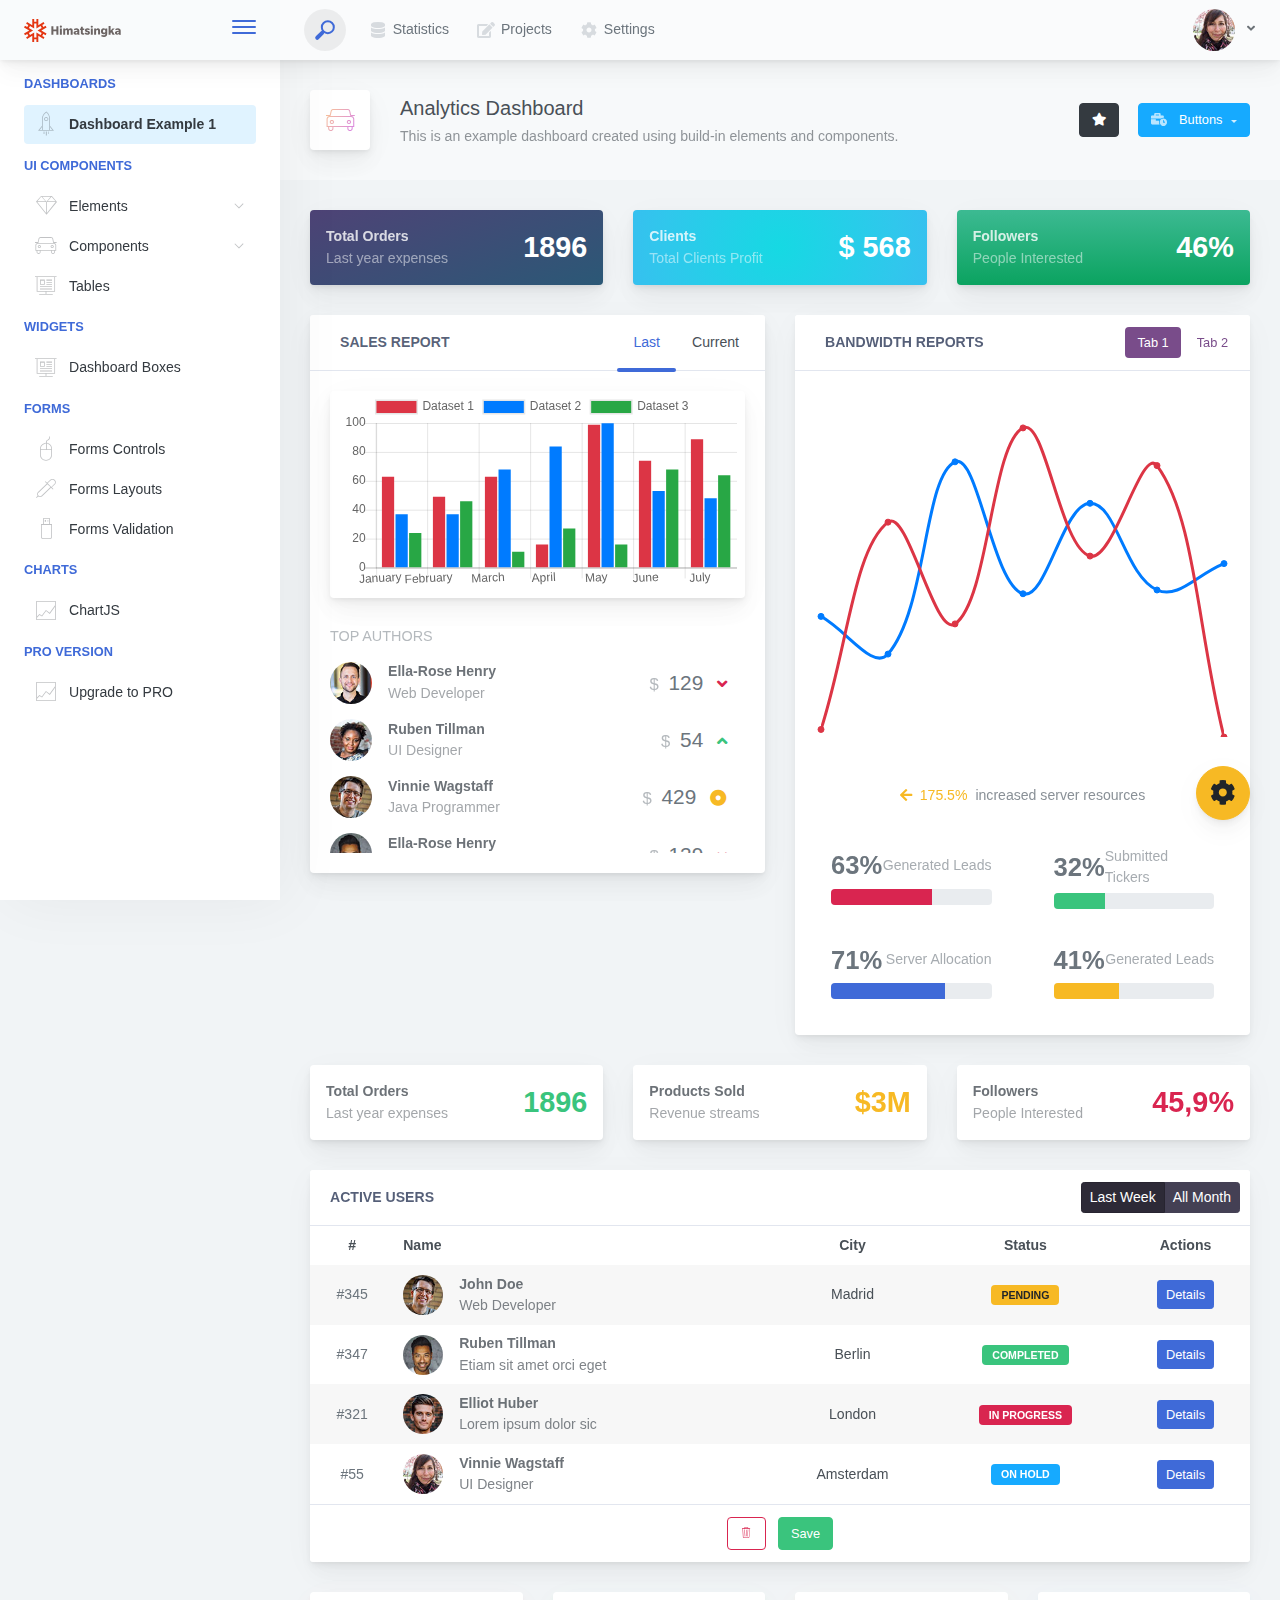
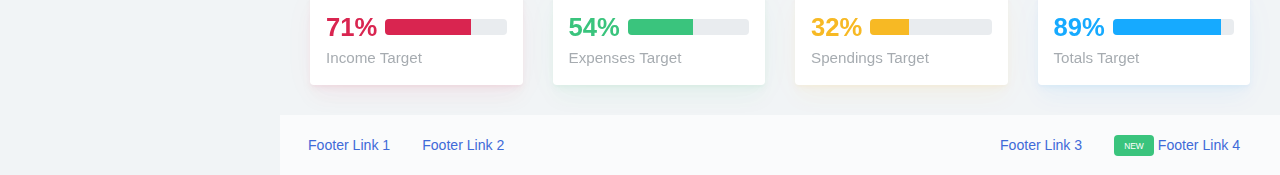
==== commit 5605def0: "Test" ====
--- a/ProfileManagementSystem/html/index.html
+++ b/ProfileManagementSystem/html/index.html
@@ -12,7 +12,7 @@
     <meta name="msapplication-tap-highlight" content="no">
     <!--
     =========================================================
-    * ArchitectUI HTML Theme Dashboard - v1.0.0
+    * ArchitectUI HTML Theme Dashboard - v1.0.1
     =========================================================
     * Product Page: https://dashboardpack.com
     * Copyright 2019 DashboardPack (https://dashboardpack.com)
